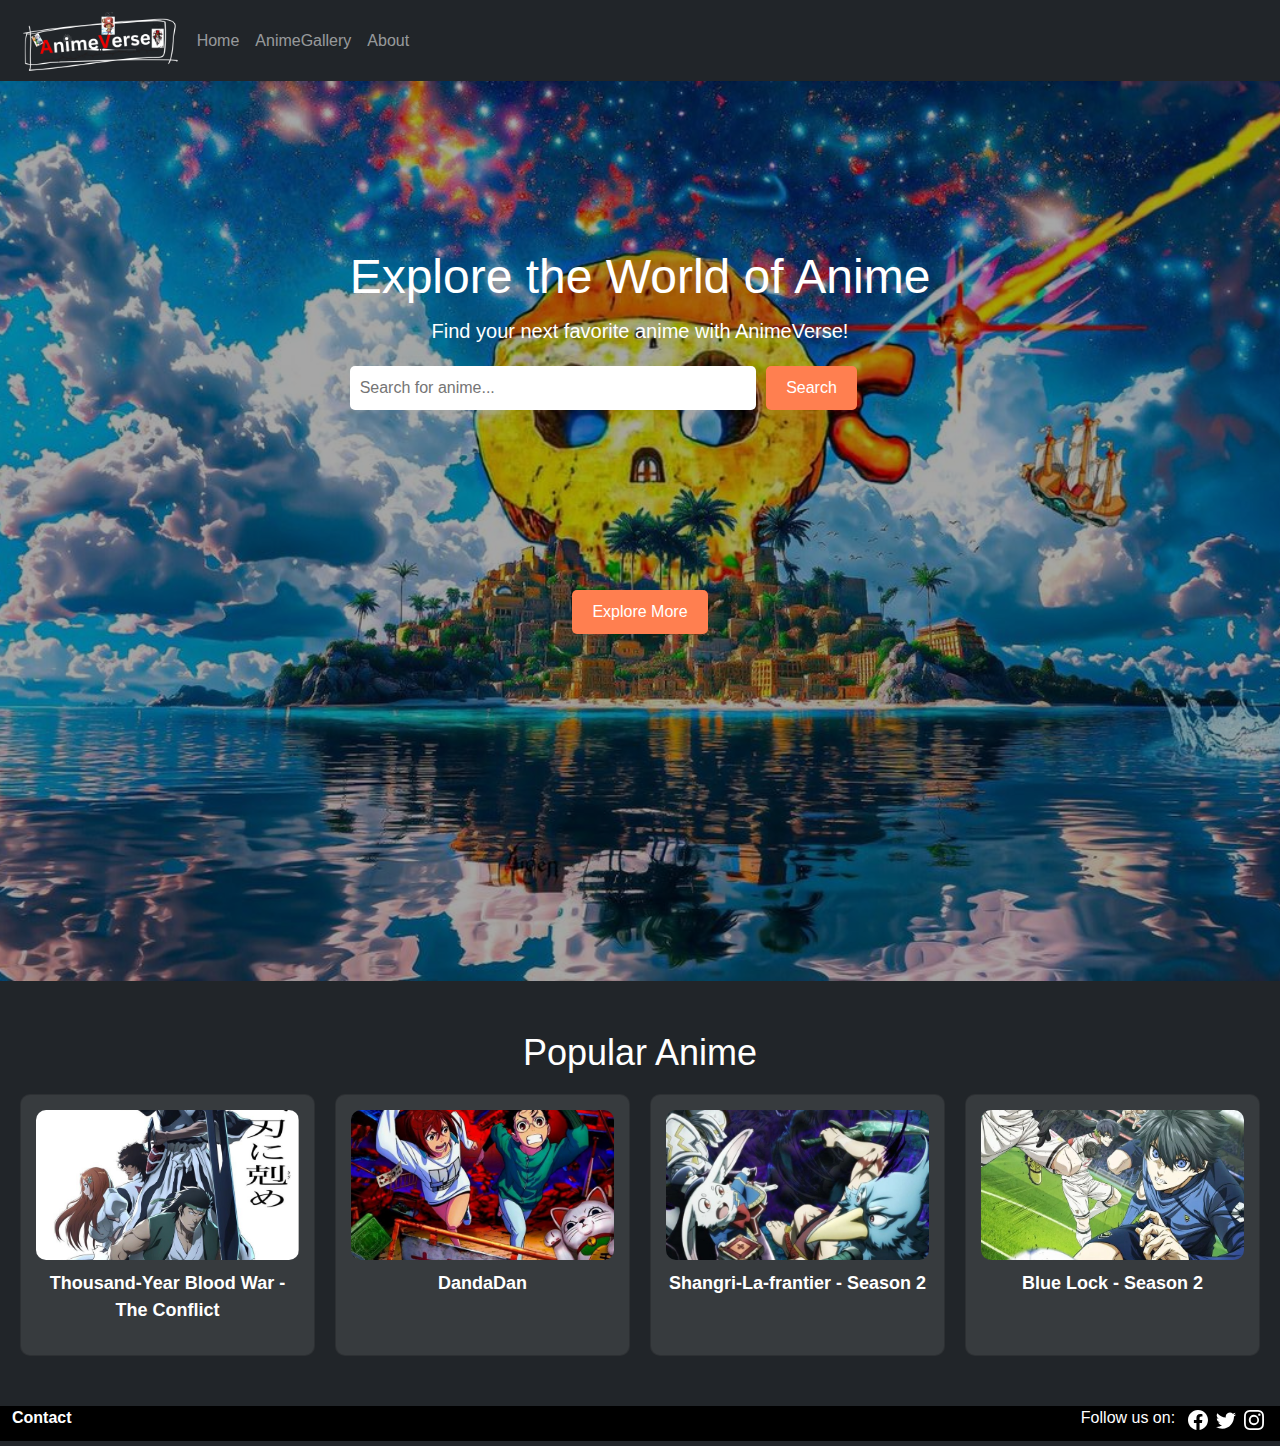
==== index.html @ 2dd7a1cf "Add files via upload" ====
<!DOCTYPE html>
    <head>
        <meta charset="UTF-8">
        <meta name="viewport" content="width=device-width, initial-scale=1.0">
        <title>AnimeVerse</title>
        <link href="https://cdn.jsdelivr.net/npm/bootstrap@5.3.3/dist/css/bootstrap.min.css" rel="stylesheet" integrity="sha384-QWTKZyjpPEjISv5WaRU9OFeRpok6YctnYmDr5pNlyT2bRjXh0JMhjY6hW+ALEwIH" crossorigin="anonymous">
        <link rel="stylesheet" href="../styles/stylesheet.css">
    </head>
 <!-- Body -->   
    <body >
        <!-- Navigation Bar -->
            <nav class="navbar navbar-expand-md navbar-dark bg-dark" >
                <div class="container-fluid" id="Navaigation">
                  <a href="../index.html"><img src= "../Logo/Logo.png" alt ="AnimeVerse logo" Id="Logo"/></a>
                  
                  <button class="navbar-toggler" type="button" data-bs-toggle="collapse" data-bs-target="#navbarCollapse" aria-controls="navbarCollapse" aria-expanded="false" aria-label="Toggle navigation">
                    <span class="navbar-toggler-icon"></span>
                  </button>
                  <div class="collapse navbar-collapse" id="navbarCollapse">
                    <ul class="navbar-nav me-auto mb-2 mb-md-0">
                      <li class="nav-item">
                        <a href="index.html" class="nav-link " aria-current="page">Home</a>
                      </li>
                      <li class="nav-item">
                        <a href="Webpages/AnimeGallery.html" class="nav-link" >AnimeGallery</a>
                      </li>
                      <li class="nav-item">
                        <a href="Webpages/About.html" class="nav-link" >About</a>
                      </li>
                    </ul>
                    </div> 
        
                </div>
            </nav>
    
        <!-- Welcome section -->
        <section class="welcome">
            <div class="hero-content">
                <h1>Explore the World of Anime</h1>
                <p>Find your next favorite anime with AnimeVerse!</p>
                <div class="search-bar">
                    <input type="text" placeholder="Search for anime...">
                    <button>Search</button>
                </div>
                <div class="explore_more">
                    <a href="AnimeGallery.html"><button>Explore More</button></a>
                </div>
            </div>
            
        </section>
        <!-- Popular Anime  -->
         <section id="categories" class="anime-section">
        <h2>Popular Anime</h2>
        <div class="anime-cards">
            <div class="card">
               <a href="AnimeGallery.html"><img src="../Images/Home_Card/Bleach.jpeg" alt="Thousand-Year Blood War - The Conflict"></a> 
                <p>Thousand-Year Blood War - The Conflict</p>
            </div>
            <div class="card">
                <a href="AnimeGallery.html"><img src="../Images/Home_Card/DandaDan.jpg" alt="DandaDan - Season 1"></a>
                <p>DandaDan</p>
            </div>
            <div class="card">
                <a href="AnimeGallery.html"><img src="../Images/Home_Card/Shangri-la-frantier.jpg" alt="Shangri-La-frantier - Season 2"></a>
                <p>Shangri-La-frantier - Season 2</p>
            </div>
            <div class="card">
                <a href="AnimeGallery.html"><img src="../Images/Home_Card/Blue-Lock.jpeg" alt="Blue Lock - Season 2"></a>
                <p>Blue Lock - Season 2</p>
            </div>
        </div>
        </section>
        
        <script src="https://ajax.googleapis.com/ajax/libs/jquery/3.7.1/jquery.min.js"></script>   
        <script src="../Script/jQuery.js" charset="UTF-8"></script>
        <script src="https://cdn.jsdelivr.net/npm/bootstrap@5.3.3/dist/js/bootstrap.bundle.min.js" integrity="sha384-YvpcrYf0tY3lHB60NNkmXc5s9fDVZLESaAA55NDzOxhy9GkcIdslK1eN7N6jIeHz" crossorigin="anonymous"></script>
    </body> 
    
     <!-- Footer -->
    <footer class="container-fluid">
        <a href = "mialto:kubayintsumid@gmail.com"> Contact</a>
        <div class="icons">
            <p >Follow us on: &nbsp</p>
        <svg xmlns="http://www.w3.org/2000/svg" width="20" height="20" fill="white" class="bi bi-facebook" viewBox="0 0 16 16">
            <path d="M16 8.049c0-4.446-3.582-8.05-8-8.05C3.58 0-.002 3.603-.002 8.05c0 4.017 2.926 7.347 6.75 7.951v-5.625h-2.03V8.05H6.75V6.275c0-2.017 1.195-3.131 3.022-3.131.876 0 1.791.157 1.791.157v1.98h-1.009c-.993 0-1.303.621-1.303 1.258v1.51h2.218l-.354 2.326H9.25V16c3.824-.604 6.75-3.934 6.75-7.951"/>
        </svg>
        <svg xmlns="http://www.w3.org/2000/svg" width="20" height="20" fill="white" class="bi bi-twitter" viewBox="0 0 16 16">
            <path d="M5.026 15c6.038 0 9.341-5.003 9.341-9.334q.002-.211-.006-.422A6.7 6.7 0 0 0 16 3.542a6.7 6.7 0 0 1-1.889.518 3.3 3.3 0 0 0 1.447-1.817 6.5 6.5 0 0 1-2.087.793A3.286 3.286 0 0 0 7.875 6.03a9.32 9.32 0 0 1-6.767-3.429 3.29 3.29 0 0 0 1.018 4.382A3.3 3.3 0 0 1 .64 6.575v.045a3.29 3.29 0 0 0 2.632 3.218 3.2 3.2 0 0 1-.865.115 3 3 0 0 1-.614-.057 3.28 3.28 0 0 0 3.067 2.277A6.6 6.6 0 0 1 .78 13.58a6 6 0 0 1-.78-.045A9.34 9.34 0 0 0 5.026 15"/>
        </svg>
        <svg xmlns="http://www.w3.org/2000/svg" width="20" height="20" fill="white" class="bi bi-instagram" viewBox="0 0 16 16">
            <path d="M8 0C5.829 0 5.556.01 4.703.048 3.85.088 3.269.222 2.76.42a3.9 3.9 0 0 0-1.417.923A3.9 3.9 0 0 0 .42 2.76C.222 3.268.087 3.85.048 4.7.01 5.555 0 5.827 0 8.001c0 2.172.01 2.444.048 3.297.04.852.174 1.433.372 1.942.205.526.478.972.923 1.417.444.445.89.719 1.416.923.51.198 1.09.333 1.942.372C5.555 15.99 5.827 16 8 16s2.444-.01 3.298-.048c.851-.04 1.434-.174 1.943-.372a3.9 3.9 0 0 0 1.416-.923c.445-.445.718-.891.923-1.417.197-.509.332-1.09.372-1.942C15.99 10.445 16 10.173 16 8s-.01-2.445-.048-3.299c-.04-.851-.175-1.433-.372-1.941a3.9 3.9 0 0 0-.923-1.417A3.9 3.9 0 0 0 13.24.42c-.51-.198-1.092-.333-1.943-.372C10.443.01 10.172 0 7.998 0zm-.717 1.442h.718c2.136 0 2.389.007 3.232.046.78.035 1.204.166 1.486.275.373.145.64.319.92.599s.453.546.598.92c.11.281.24.705.275 1.485.039.843.047 1.096.047 3.231s-.008 2.389-.047 3.232c-.035.78-.166 1.203-.275 1.485a2.5 2.5 0 0 1-.599.919c-.28.28-.546.453-.92.598-.28.11-.704.24-1.485.276-.843.038-1.096.047-3.232.047s-2.39-.009-3.233-.047c-.78-.036-1.203-.166-1.485-.276a2.5 2.5 0 0 1-.92-.598 2.5 2.5 0 0 1-.6-.92c-.109-.281-.24-.705-.275-1.485-.038-.843-.046-1.096-.046-3.233s.008-2.388.046-3.231c.036-.78.166-1.204.276-1.486.145-.373.319-.64.599-.92s.546-.453.92-.598c.282-.11.705-.24 1.485-.276.738-.034 1.024-.044 2.515-.045zm4.988 1.328a.96.96 0 1 0 0 1.92.96.96 0 0 0 0-1.92m-4.27 1.122a4.109 4.109 0 1 0 0 8.217 4.109 4.109 0 0 0 0-8.217m0 1.441a2.667 2.667 0 1 1 0 5.334 2.667 2.667 0 0 1 0-5.334"/>
        </svg>
        </div>
    </footer>

</html>
---- styles/stylesheet.css ----
/* General Styles */
body {
    margin: 0;
    font-family: 'Poppins', sans-serif;
    background-color: rgb(33, 37, 41);
    color: white;
}   

/* Navbar */
#Logo
{
    
    height: 65px;
    margin-left: 0;
}
/* home page  index.thml*/
.welcome
 {
    
    height: 100vh;
    display: flex;
    align-items: center;
    justify-content: center;
    text-align: center;
    background: url('../Background_img/Background_img.jpeg') no-repeat center center/cover;
    background-color: rgba(0, 0, 0, 0.349);
    background-blend-mode: darken;
}
div.anime-cards p
{
    color: white;
}

.nav-item a:active 
{
    font-weight: bold;
    color: white;
}

.hero-content 
{
    max-width: 600px;
}

.hero-content h1 
{
    font-size: 48px;
    margin-bottom: 10px;
}

.hero-content p 
{
    font-size: 20px;
    margin-bottom: 20px;    
}

.search-bar 
{
    display: flex;
    gap: 10px;
}

.search-bar input 
{
    width: 70%;
    padding: 10px;
    border: none;
    border-radius: 5px;
    font-size: 16px;
}

.hero-content button 
{
    padding: 10px 20px;
    background: #ff7f50;
    color: #fff;
    border: none;
    border-radius: 5px;
    font-size: 16px;
    cursor: pointer;
}

.explore_more button
{
    margin: 180px;

}
.search-bar button:hover
{
    background: #e63946;
}

/* Anime Cards Section */
.anime-section 
{
    padding: 50px 20px;
    text-align: center;
}

.anime-section h2 
{
    font-size: 36px;
    margin-bottom: 20px;
}

.anime-cards 
{
    display: grid;
    grid-template-columns: repeat(auto-fit, minmax(200px, 1fr));
    gap: 20px;
}

.card 
{
    background: rgba(255, 255, 255, 0.1);
    border-radius: 10px;
    padding: 15px;
    text-align: center;
    transition: transform 0.3s;
}

.card img 
{
    width: 100%;
    height: 150px;
    object-fit: cover;
    border-radius: 10px;
    margin-bottom: 10px;
}

.card p 
{
    font-size: 18px;
    font-weight: bold;
}

.card:hover 
{
    transform: translateY(-10px);
}

/* Footer */
footer
{
    background-color: black;
    text-align: center;
    height: 35px
}

footer a
{
    text-decoration: none;
    font-weight: bold;
    color: white;
    float: left;
}

footer div.icons
{
    display: flex;
    float: inline-end;
}

footer div.icons svg
{

    margin: 4px;
}


/* AnimeGallery*/

/* Flip card*/
.flip-card 
{    
    width: 300px;
    height: 300px;
    border: 1px solid rgba(255, 255, 255, 0.1);
    perspective: 1000px;
    text-align: center;
    display: inline-block;
    margin: 15px 3px;
    border-radius: 12px;
}

.flip-card h1
{
    font-size: x-large;
}

  
  /* position the front and back side */
  .flip-card-inner 
  {
    position: relative;
    width: 100%;
    height: 100%;
    text-align: center;
    transition: transform 0.8s;
    transform-style: preserve-3d;
  }
  
  /*horizontal flip*/
  .flip-card:hover .flip-card-inner 
  {
    transform: rotateY(180deg);
  }
  
  /* Position the front and back side */
  .flip-card-front, .flip-card-back 
  {
    position: absolute;
    width: 100%;
    height: 100%;
    -webkit-backface-visibility: hidden;
    backface-visibility: hidden;
  }
  
  /* Style the front side */
  .flip-card-front 
  {
    background-color: #bbb;
    color: black;
    border-radius: 12px;
  }

  .flip-card-front img
  {
    border-radius: 12px;
  }
  
  /* Style the back side */
  .flip-card-back 
  {
    background-color: rgb(84, 86, 88);
    color: white;
    transform: rotateY(180deg);
    border-radius: 12px;
  }

  button.Explore
  {
    
    border-style: none;
    margin-top: 5px;
    padding: 6px 20px;
    background-color: rgb(84, 86, 88);
    color: #fff;
    border-radius: 12px;
    font-size: 16px;
    font-weight: bold;
    cursor: pointer;
  }

  button.Explore:hover
  {
    background-color: #e63946;
  }

  /*About*/

  div#about-content
  {
    height: 100vh;
    font-family: sans-serif;
    width: 80%;
    text-align: justify;
  }
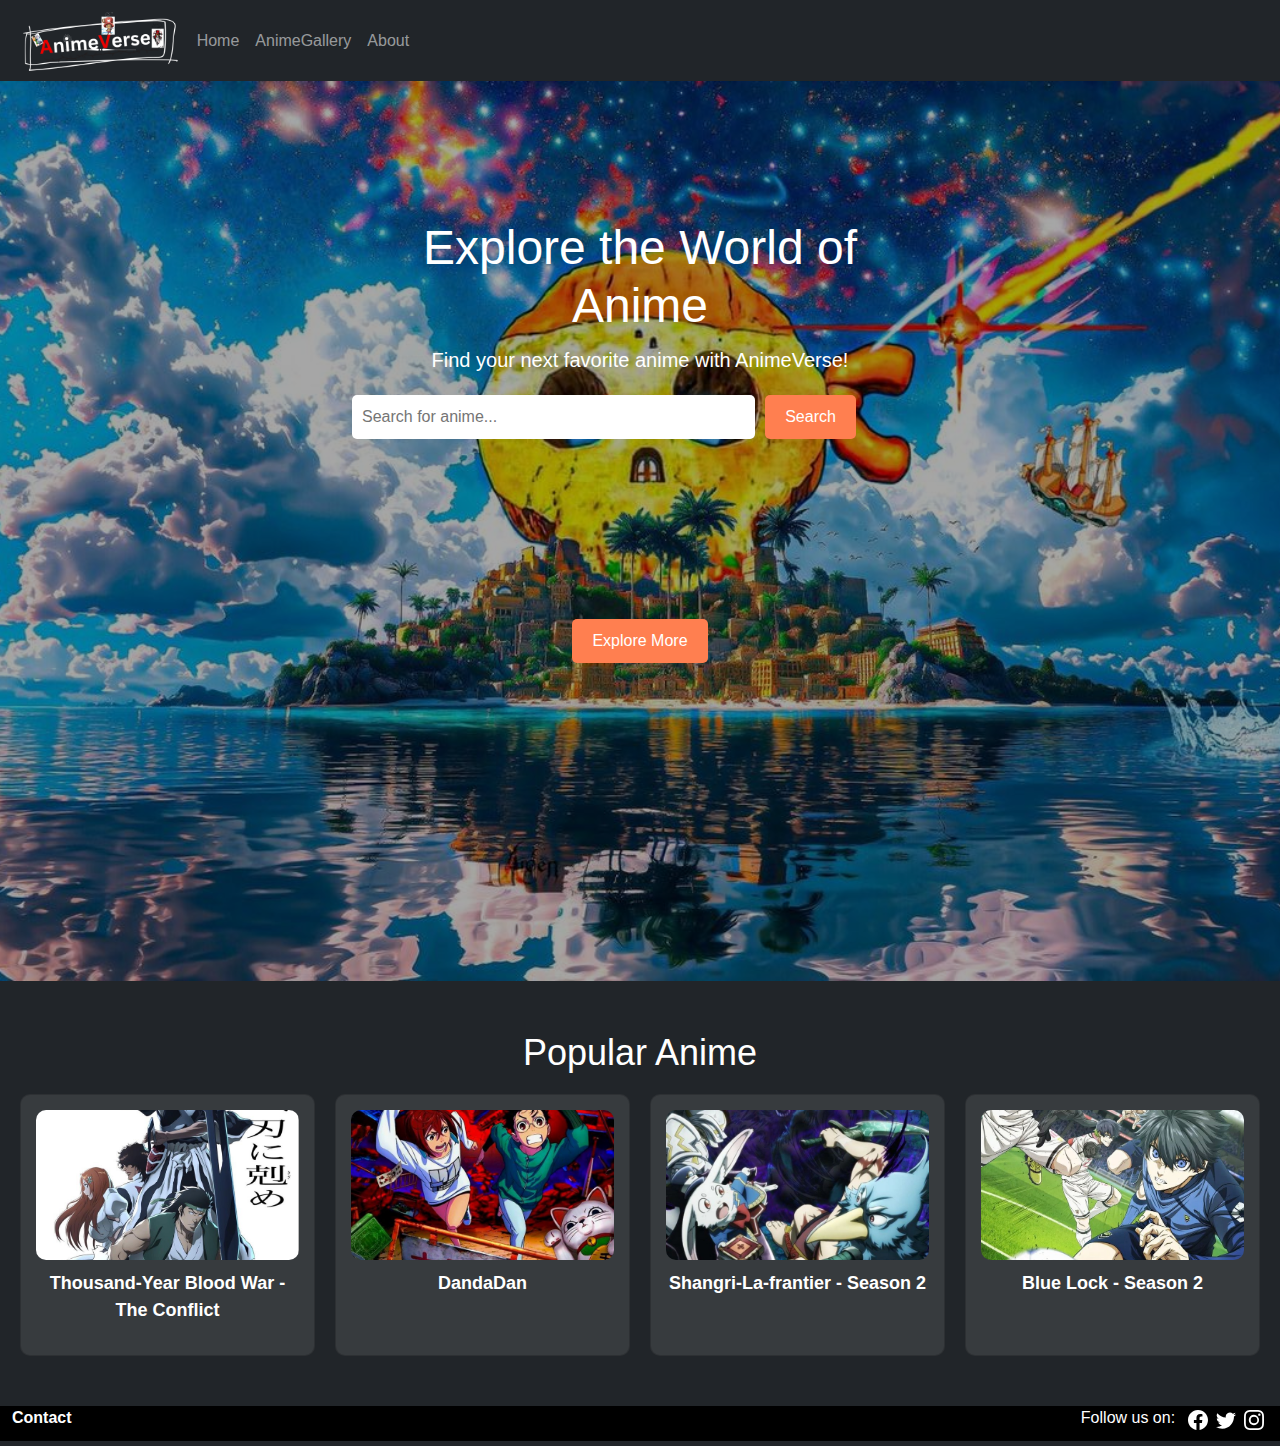
==== commit 2883cc2d: "index.html" ====
--- a/index.html
+++ b/index.html
@@ -4,14 +4,14 @@
         <meta name="viewport" content="width=device-width, initial-scale=1.0">
         <title>AnimeVerse</title>
         <link href="https://cdn.jsdelivr.net/npm/bootstrap@5.3.3/dist/css/bootstrap.min.css" rel="stylesheet" integrity="sha384-QWTKZyjpPEjISv5WaRU9OFeRpok6YctnYmDr5pNlyT2bRjXh0JMhjY6hW+ALEwIH" crossorigin="anonymous">
-        <link rel="stylesheet" href="../styles/stylesheet.css">
+        <link rel="stylesheet" href="styles/stylesheet.css">
     </head>
  <!-- Body -->   
     <body >
         <!-- Navigation Bar -->
             <nav class="navbar navbar-expand-md navbar-dark bg-dark" >
                 <div class="container-fluid" id="Navaigation">
-                  <a href="../index.html"><img src= "../Logo/Logo.png" alt ="AnimeVerse logo" Id="Logo"/></a>
+                  <a href="index.html"><img src= "Logo/Logo.png" alt ="AnimeVerse logo" Id="Logo"/></a>
                   
                   <button class="navbar-toggler" type="button" data-bs-toggle="collapse" data-bs-target="#navbarCollapse" aria-controls="navbarCollapse" aria-expanded="false" aria-label="Toggle navigation">
                     <span class="navbar-toggler-icon"></span>
@@ -35,7 +35,7 @@
     
         <!-- Welcome section -->
         <section class="welcome">
-            <div class="hero-content">
+            <div class="container-fluid hero-content">
                 <h1>Explore the World of Anime</h1>
                 <p>Find your next favorite anime with AnimeVerse!</p>
                 <div class="search-bar">
@@ -43,7 +43,7 @@
                     <button>Search</button>
                 </div>
                 <div class="explore_more">
-                    <a href="AnimeGallery.html"><button>Explore More</button></a>
+                    <a href="Webpages/AnimeGallery.html"><button>Explore More</button></a>
                 </div>
             </div>
             
@@ -53,19 +53,19 @@
         <h2>Popular Anime</h2>
         <div class="anime-cards">
             <div class="card">
-               <a href="AnimeGallery.html"><img src="../Images/Home_Card/Bleach.jpeg" alt="Thousand-Year Blood War - The Conflict"></a> 
+               <a href="Webpages/AnimeGallery.html"><img src="Images/Home_Card/Bleach.jpeg" alt="Thousand-Year Blood War - The Conflict"></a> 
                 <p>Thousand-Year Blood War - The Conflict</p>
             </div>
             <div class="card">
-                <a href="AnimeGallery.html"><img src="../Images/Home_Card/DandaDan.jpg" alt="DandaDan - Season 1"></a>
+                <a href="Webpages/AnimeGallery.html"><img src="Images/Home_Card/DandaDan.jpg" alt="DandaDan - Season 1"></a>
                 <p>DandaDan</p>
             </div>
             <div class="card">
-                <a href="AnimeGallery.html"><img src="../Images/Home_Card/Shangri-la-frantier.jpg" alt="Shangri-La-frantier - Season 2"></a>
+                <a href="Webpages/AnimeGallery.html"><img src="Images/Home_Card/Shangri-la-frantier.jpg" alt="Shangri-La-frantier - Season 2"></a>
                 <p>Shangri-La-frantier - Season 2</p>
             </div>
             <div class="card">
-                <a href="AnimeGallery.html"><img src="../Images/Home_Card/Blue-Lock.jpeg" alt="Blue Lock - Season 2"></a>
+                <a href="Webpages/AnimeGallery.html"><img src="Images/Home_Card/Blue-Lock.jpeg" alt="Blue Lock - Season 2"></a>
                 <p>Blue Lock - Season 2</p>
             </div>
         </div>
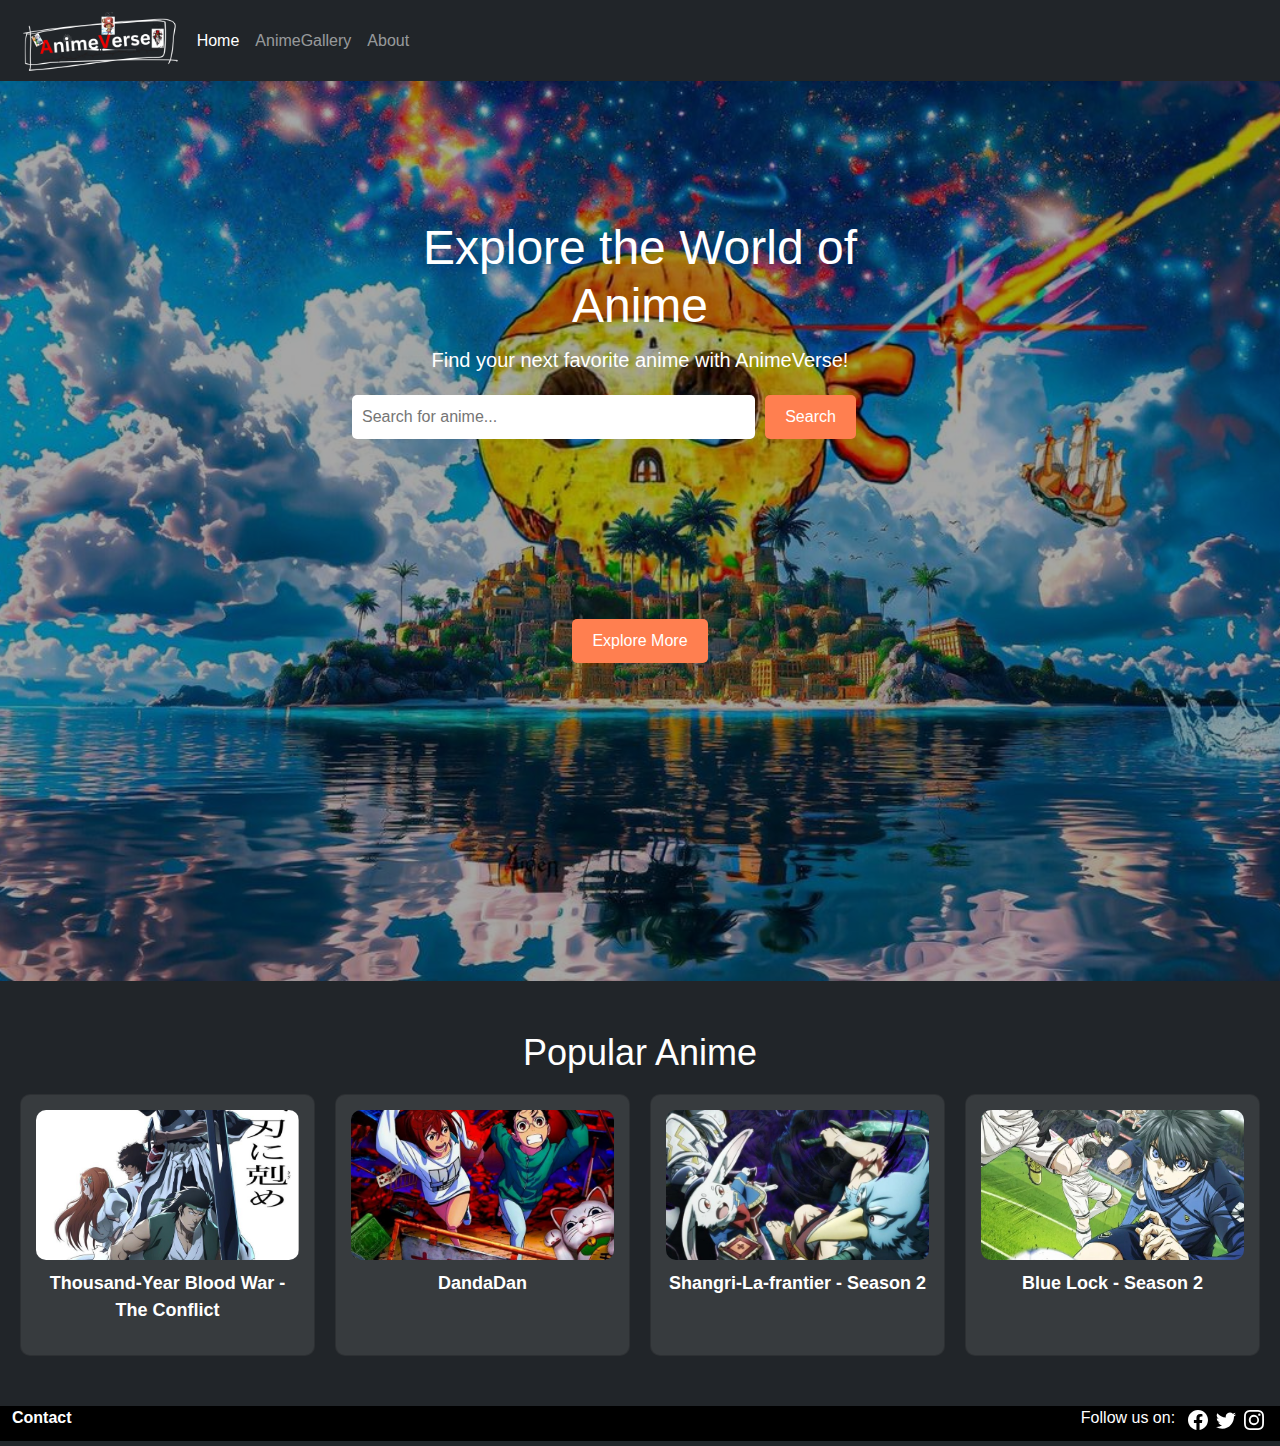
==== commit 6c7862d7: "index.html" ====
--- a/index.html
+++ b/index.html
@@ -72,7 +72,7 @@
         </section>
         
         <script src="https://ajax.googleapis.com/ajax/libs/jquery/3.7.1/jquery.min.js"></script>   
-        <script src="../Script/jQuery.js" charset="UTF-8"></script>
+        <script src="Script/jQuery.js" charset="UTF-8"></script>
         <script src="https://cdn.jsdelivr.net/npm/bootstrap@5.3.3/dist/js/bootstrap.bundle.min.js" integrity="sha384-YvpcrYf0tY3lHB60NNkmXc5s9fDVZLESaAA55NDzOxhy9GkcIdslK1eN7N6jIeHz" crossorigin="anonymous"></script>
     </body> 
     
